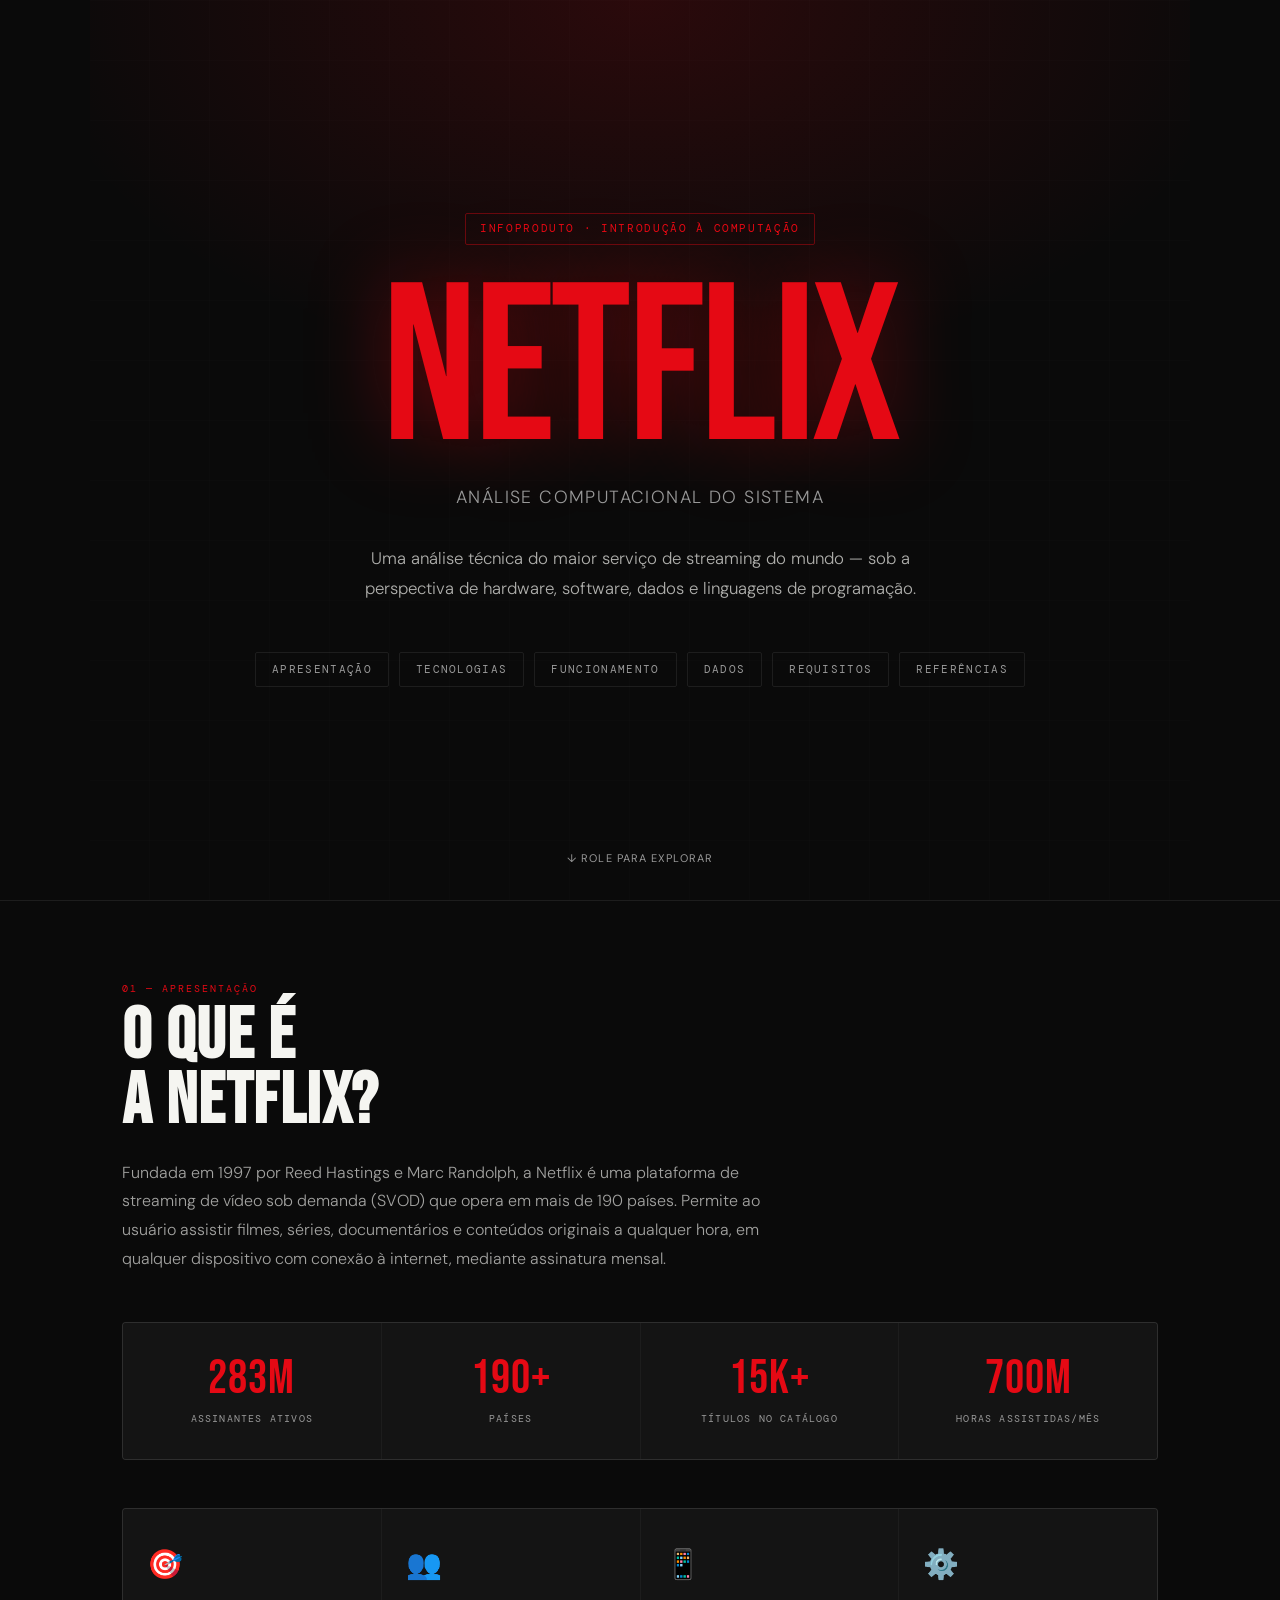
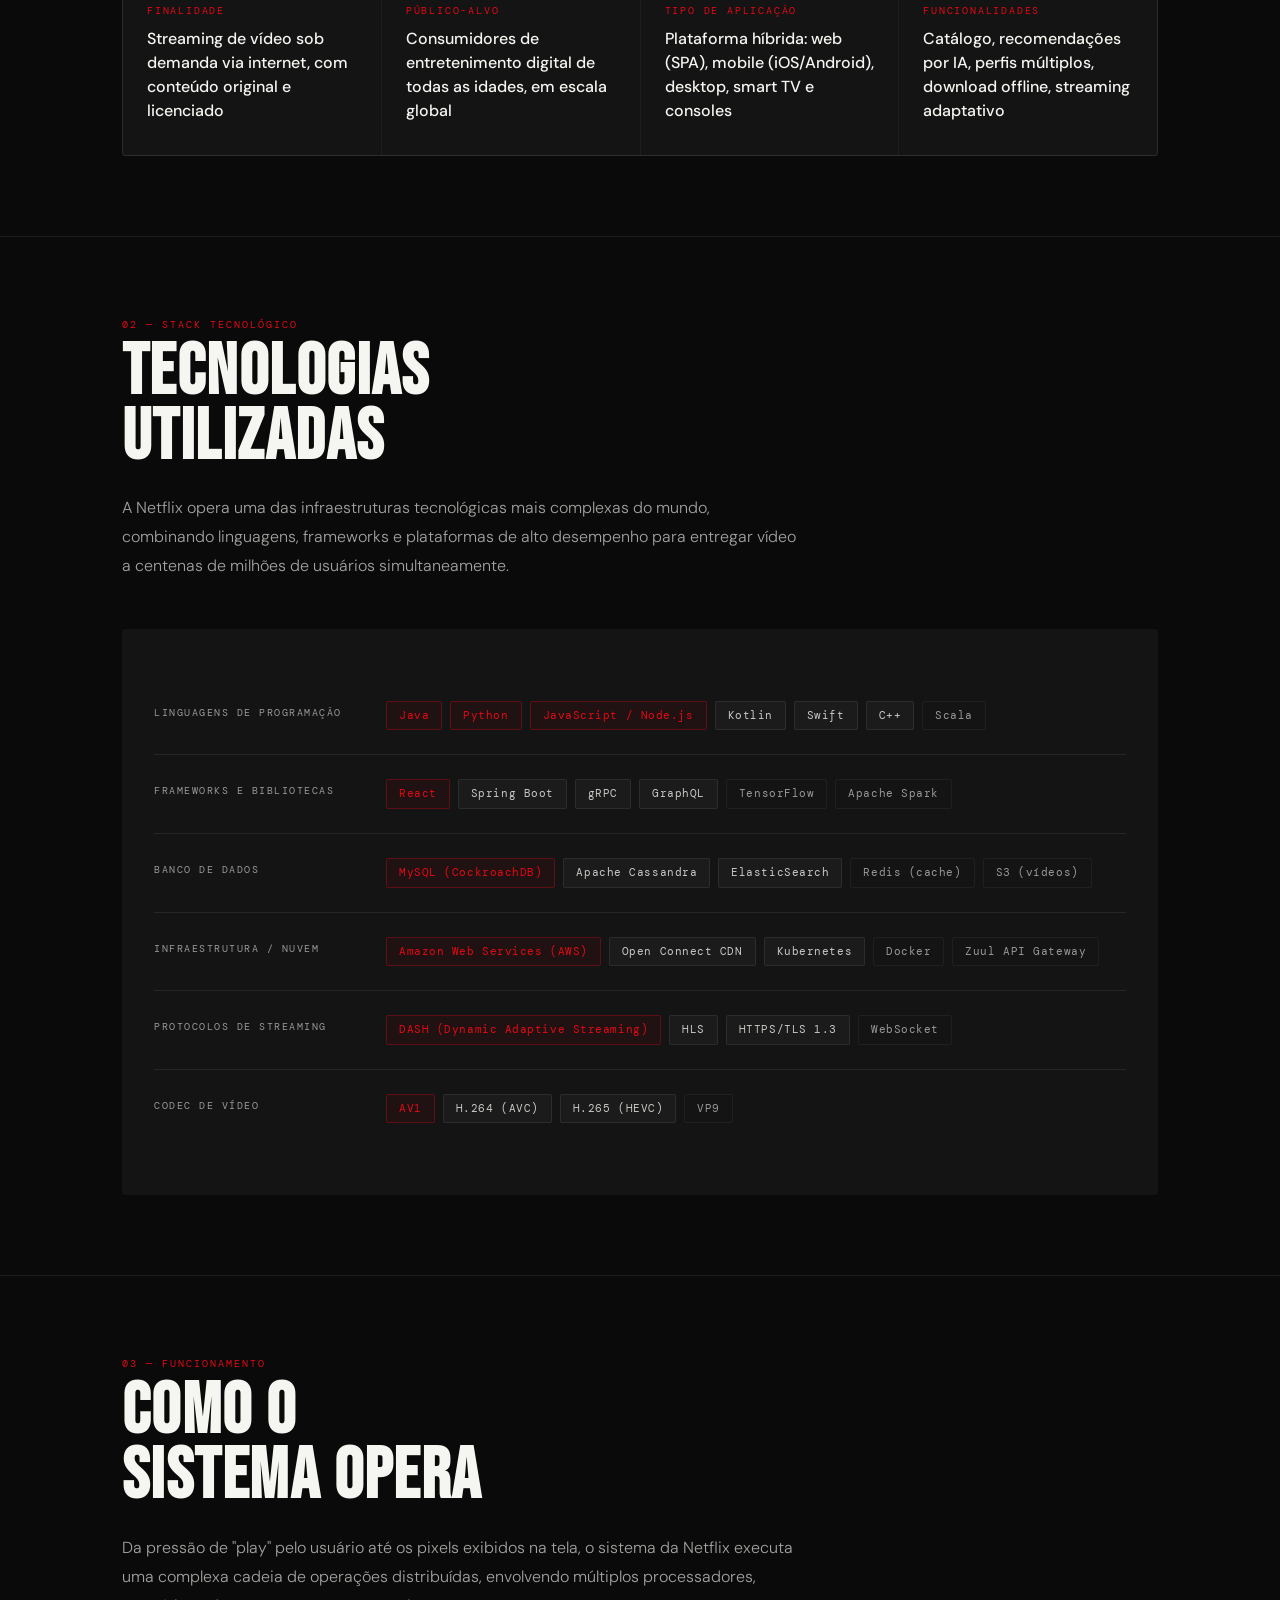
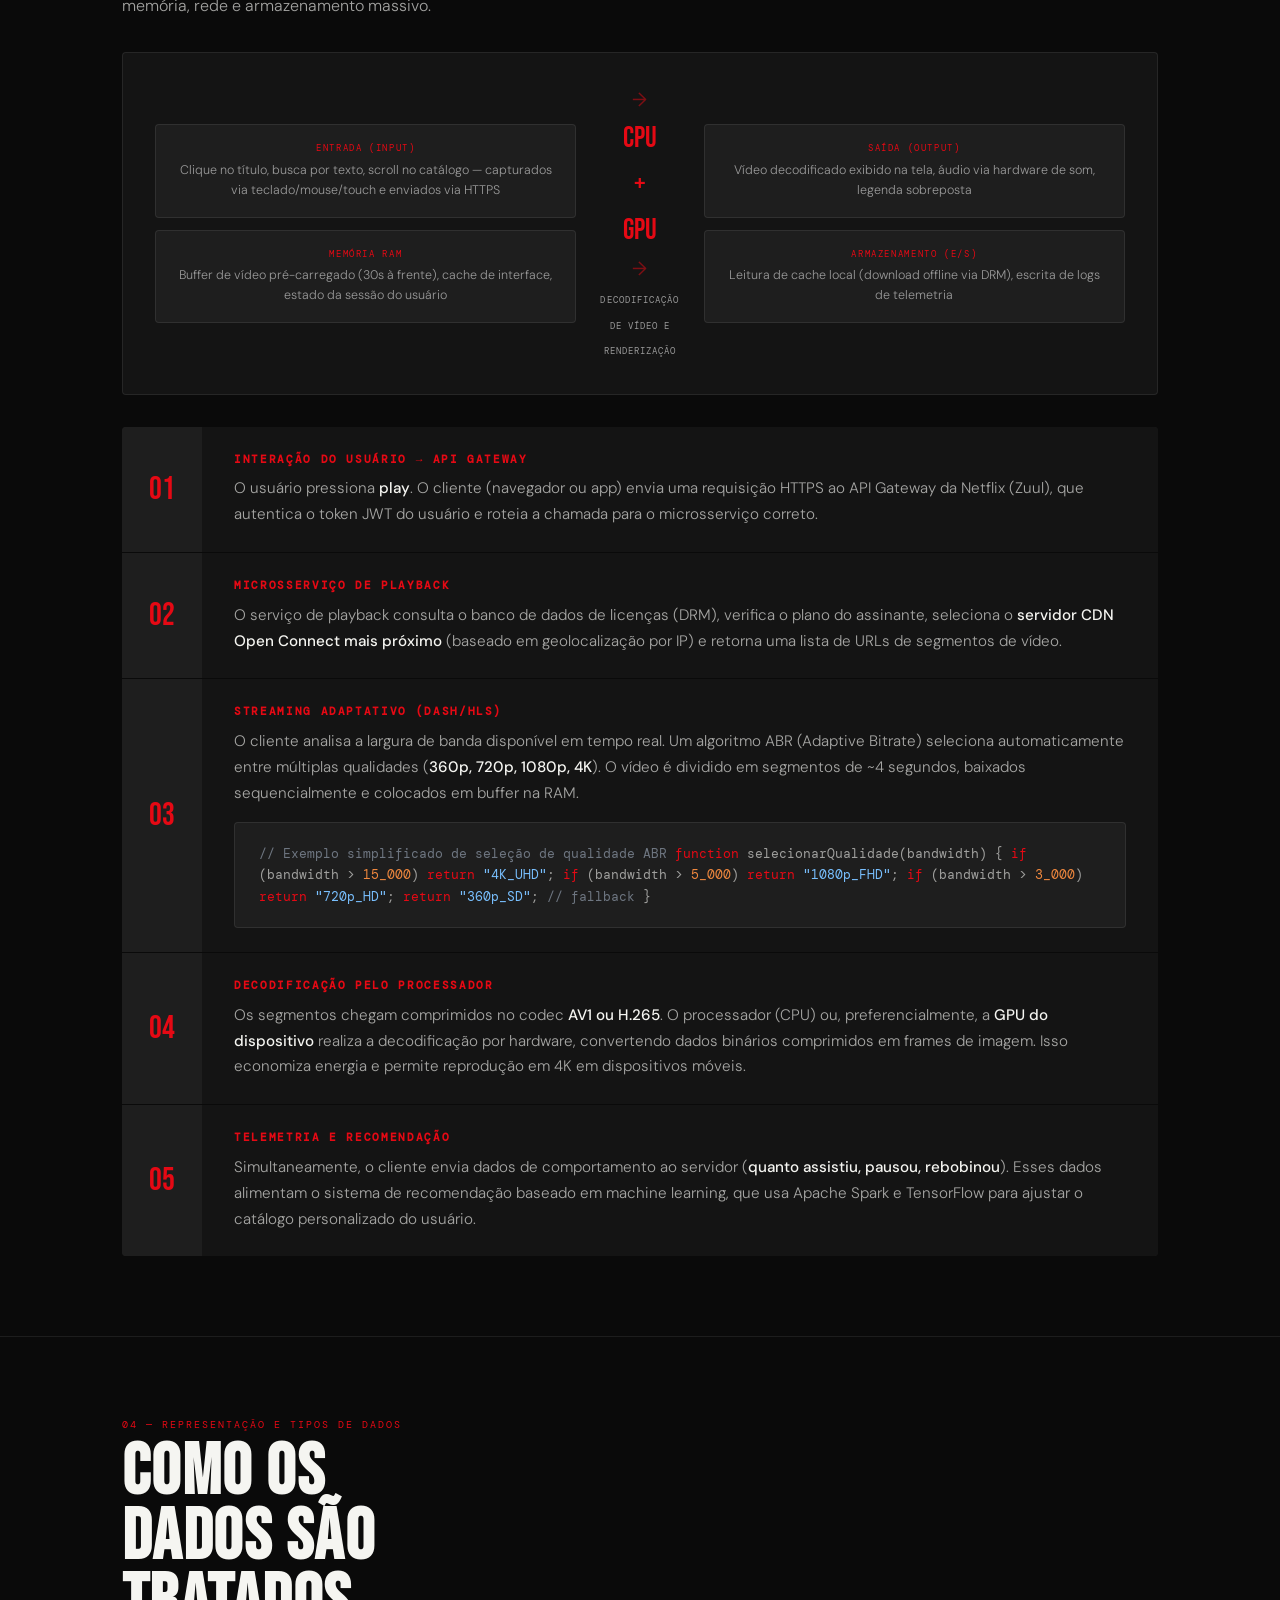
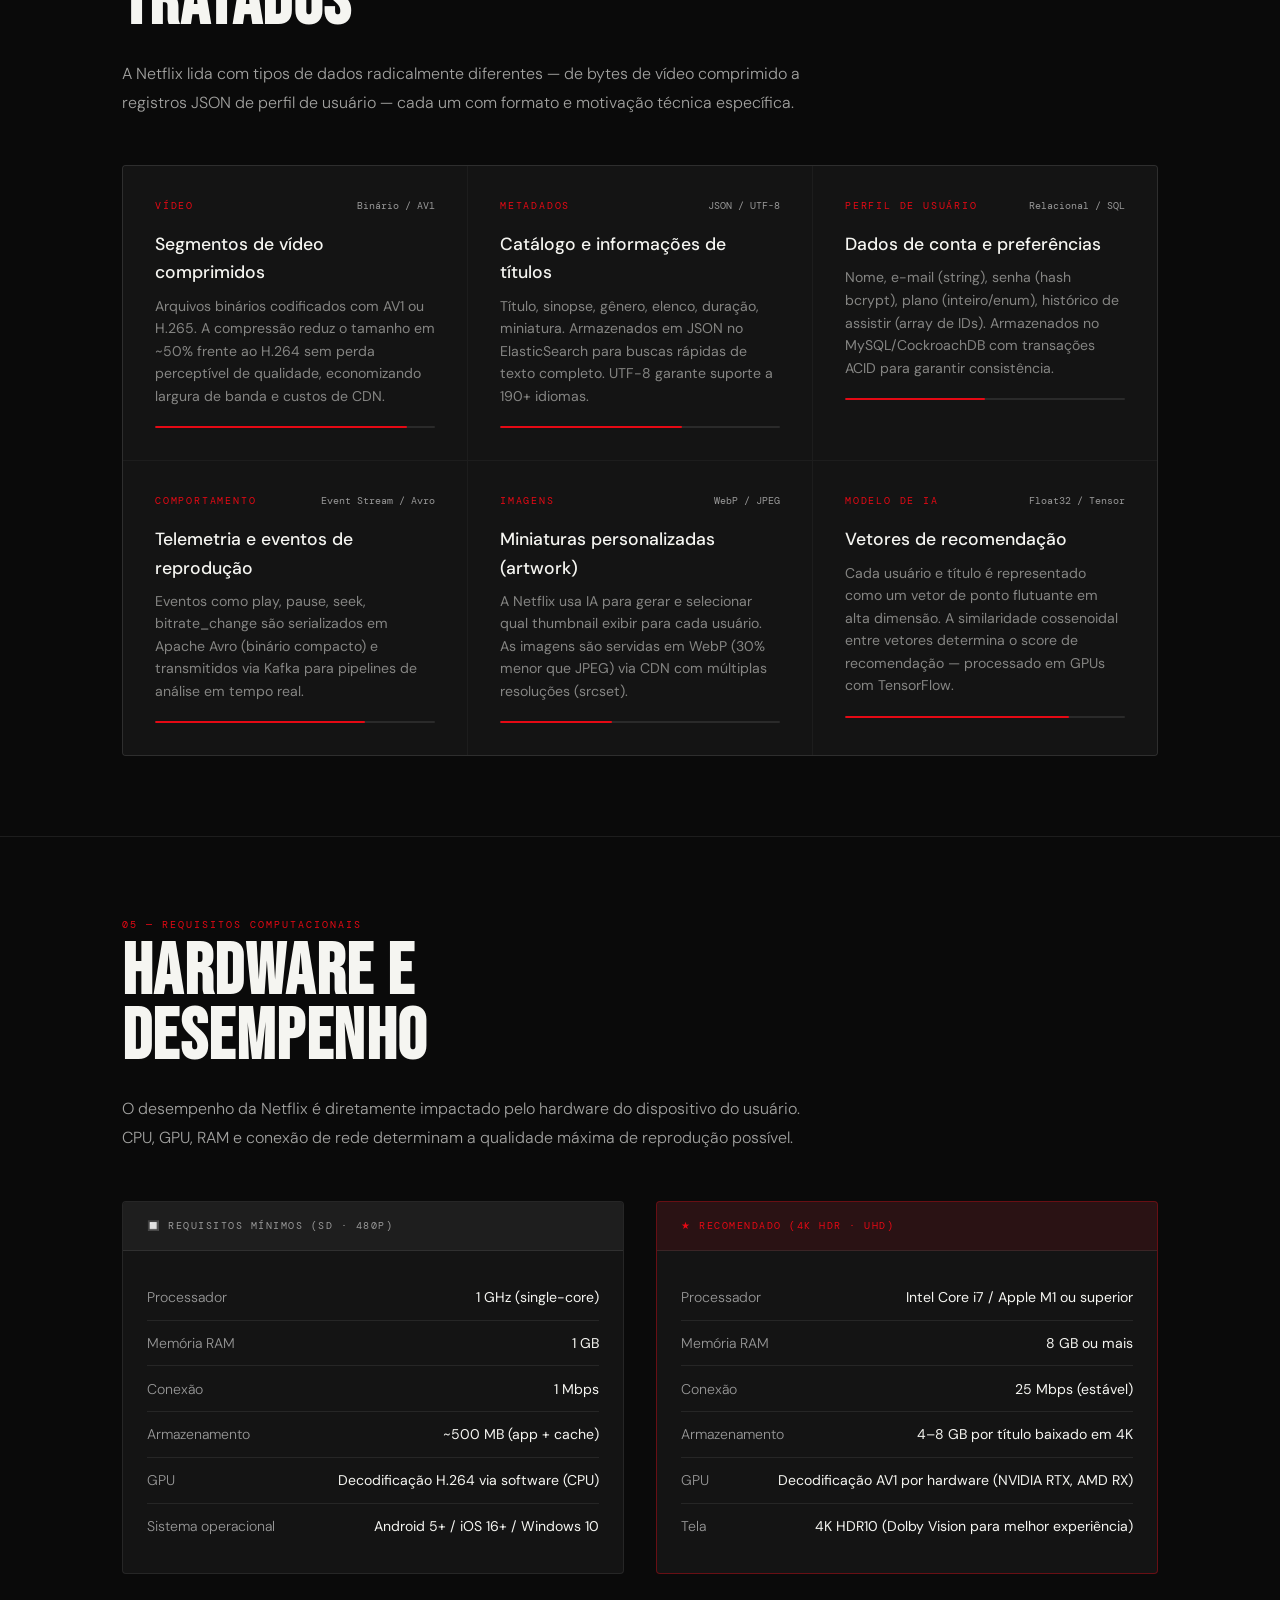
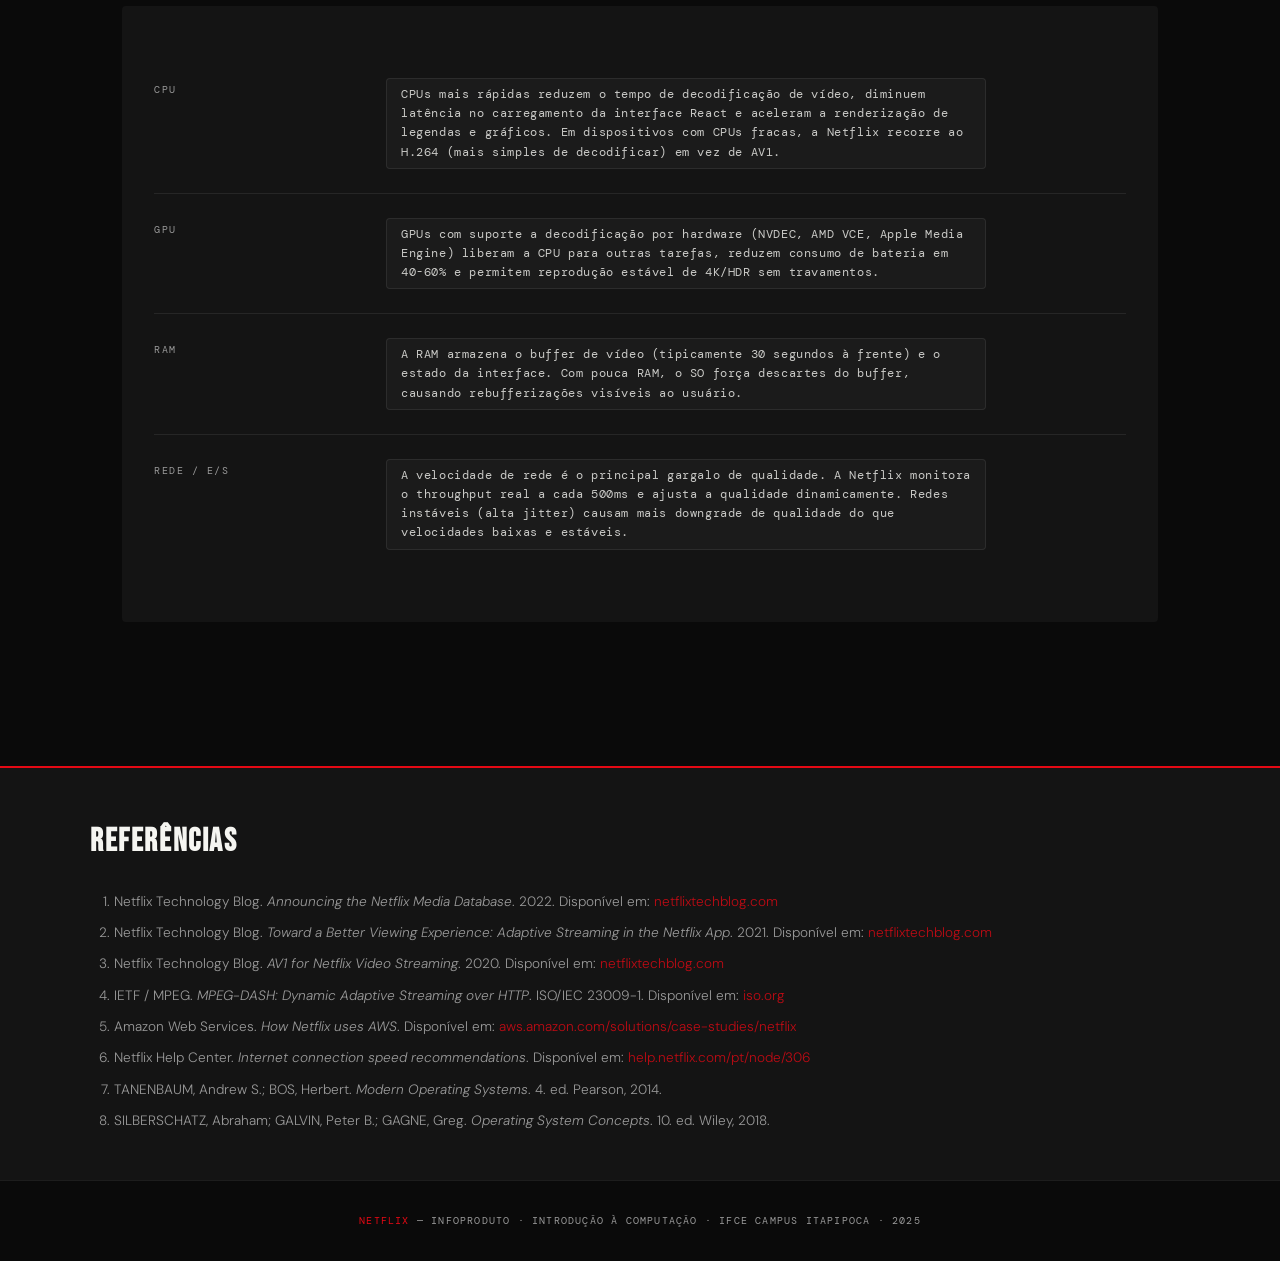
==== netflix-structure.html @ cea4f91f "Add initial project files" ====
<!DOCTYPE html>
<html lang="pt-BR">
<head>
  <meta charset="UTF-8">
  <meta name="viewport" content="width=device-width, initial-scale=1.0">
  <title>Netflix</title>
  <link rel="preconnect" href="https://fonts.googleapis.com">
  <link href="https://fonts.googleapis.com/css2?family=Bebas+Neue&family=DM+Sans:ital,wght@0,300;0,400;0,500;0,700;1,300&family=DM+Mono:wght@400;500&display=swap" rel="stylesheet">

  <!-- Conecta o CSS -->
  <link rel="stylesheet" href="netflix-styles.css">
</head>
<body>
<!-- HERO -->
<section class="hero" id="topo">
  <div class="hero-badge">Infoproduto · Introdução à Computação</div>
  <div class="hero-logo">Netflix</div>
  <div class="hero-subtitle">Análise Computacional do Sistema</div>
  <p class="hero-desc">
    Uma análise técnica do maior serviço de streaming do mundo — sob a perspectiva de hardware, software, dados e linguagens de programação.
  </p>
  <nav class="hero-nav">
    <a href="#apresentacao">Apresentação</a>
    <a href="#tecnologias">Tecnologias</a>
    <a href="#funcionamento">Funcionamento</a>
    <a href="#dados">Dados</a>
    <a href="#requisitos">Requisitos</a>
    <a href="#referencias">Referências</a>
  </nav>
  <div class="scroll-hint">↓ role para explorar</div>
</section>

<hr class="divider">

<!-- APRESENTAÇÃO -->
<section id="apresentacao">
  <div class="reveal">
    <div class="section-label">01 — Apresentação</div>
    <h2 class="section-title">O que é<br>a Netflix?</h2>
    <p class="section-body">
      Fundada em 1997 por Reed Hastings e Marc Randolph, a Netflix é uma plataforma de streaming de vídeo sob demanda (SVOD) que opera em mais de 190 países. Permite ao usuário assistir filmes, séries, documentários e conteúdos originais a qualquer hora, em qualquer dispositivo com conexão à internet, mediante assinatura mensal.
    </p>
  </div>

  <div class="stats-row reveal">
    <div class="stat-box">
      <div class="stat-num">283M</div>
      <div class="stat-label">Assinantes ativos</div>
    </div>
    <div class="stat-box">
      <div class="stat-num">190+</div>
      <div class="stat-label">Países</div>
    </div>
    <div class="stat-box">
      <div class="stat-num">15K+</div>
      <div class="stat-label">Títulos no catálogo</div>
    </div>
    <div class="stat-box">
      <div class="stat-num">700M</div>
      <div class="stat-label">Horas assistidas/mês</div>
    </div>
  </div>

  <div class="app-grid reveal">
    <div class="app-card">
      <div class="app-card-icon">🎯</div>
      <div class="app-card-title">Finalidade</div>
      <div class="app-card-value">Streaming de vídeo sob demanda via internet, com conteúdo original e licenciado</div>
    </div>
    <div class="app-card">
      <div class="app-card-icon">👥</div>
      <div class="app-card-title">Público-alvo</div>
      <div class="app-card-value">Consumidores de entretenimento digital de todas as idades, em escala global</div>
    </div>
    <div class="app-card">
      <div class="app-card-icon">📱</div>
      <div class="app-card-title">Tipo de aplicação</div>
      <div class="app-card-value">Plataforma híbrida: web (SPA), mobile (iOS/Android), desktop, smart TV e consoles</div>
    </div>
    <div class="app-card">
      <div class="app-card-icon">⚙️</div>
      <div class="app-card-title">Funcionalidades</div>
      <div class="app-card-value">Catálogo, recomendações por IA, perfis múltiplos, download offline, streaming adaptativo</div>
    </div>
  </div>
</section>

<hr class="divider">

<!-- TECNOLOGIAS -->
<section id="tecnologias">
  <div class="reveal">
    <div class="section-label">02 — Stack Tecnológico</div>
    <h2 class="section-title">Tecnologias<br>Utilizadas</h2>
    <p class="section-body">
      A Netflix opera uma das infraestruturas tecnológicas mais complexas do mundo, combinando linguagens, frameworks e plataformas de alto desempenho para entregar vídeo a centenas de milhões de usuários simultaneamente.
    </p>
  </div>

  <div class="tech-section reveal">
    <div class="tech-row">
      <div class="tech-category">Linguagens de programação</div>
      <div class="tech-tags">
        <span class="tag tag-red">Java</span>
        <span class="tag tag-red">Python</span>
        <span class="tag tag-red">JavaScript / Node.js</span>
        <span class="tag tag-white">Kotlin</span>
        <span class="tag tag-white">Swift</span>
        <span class="tag tag-white">C++</span>
        <span class="tag tag-dim">Scala</span>
      </div>
    </div>
    <div class="tech-row">
      <div class="tech-category">Frameworks e bibliotecas</div>
      <div class="tech-tags">
        <span class="tag tag-red">React</span>
        <span class="tag tag-white">Spring Boot</span>
        <span class="tag tag-white">gRPC</span>
        <span class="tag tag-white">GraphQL</span>
        <span class="tag tag-dim">TensorFlow</span>
        <span class="tag tag-dim">Apache Spark</span>
      </div>
    </div>
    <div class="tech-row">
      <div class="tech-category">Banco de dados</div>
      <div class="tech-tags">
        <span class="tag tag-red">MySQL (CockroachDB)</span>
        <span class="tag tag-white">Apache Cassandra</span>
        <span class="tag tag-white">ElasticSearch</span>
        <span class="tag tag-dim">Redis (cache)</span>
        <span class="tag tag-dim">S3 (vídeos)</span>
      </div>
    </div>
    <div class="tech-row">
      <div class="tech-category">Infraestrutura / Nuvem</div>
      <div class="tech-tags">
        <span class="tag tag-red">Amazon Web Services (AWS)</span>
        <span class="tag tag-white">Open Connect CDN</span>
        <span class="tag tag-white">Kubernetes</span>
        <span class="tag tag-dim">Docker</span>
        <span class="tag tag-dim">Zuul API Gateway</span>
      </div>
    </div>
    <div class="tech-row">
      <div class="tech-category">Protocolos de streaming</div>
      <div class="tech-tags">
        <span class="tag tag-red">DASH (Dynamic Adaptive Streaming)</span>
        <span class="tag tag-white">HLS</span>
        <span class="tag tag-white">HTTPS/TLS 1.3</span>
        <span class="tag tag-dim">WebSocket</span>
      </div>
    </div>
    <div class="tech-row">
      <div class="tech-category">Codec de vídeo</div>
      <div class="tech-tags">
        <span class="tag tag-red">AV1</span>
        <span class="tag tag-white">H.264 (AVC)</span>
        <span class="tag tag-white">H.265 (HEVC)</span>
        <span class="tag tag-dim">VP9</span>
      </div>
    </div>
  </div>
</section>

<hr class="divider">

<!-- FUNCIONAMENTO -->
<section id="funcionamento">
  <div class="reveal">
    <div class="section-label">03 — Funcionamento</div>
    <h2 class="section-title">Como o<br>Sistema Opera</h2>
    <p class="section-body">
      Da pressão de "play" pelo usuário até os pixels exibidos na tela, o sistema da Netflix executa uma complexa cadeia de operações distribuídas, envolvendo múltiplos processadores, memória, rede e armazenamento massivo.
    </p>
  </div>

  <!-- CPU/Memória diagram -->
  <div class="cpu-diagram reveal">
    <div>
      <div class="cpu-box" style="margin-bottom:0.75rem">
        <div class="cpu-box-title">Entrada (Input)</div>
        <div class="cpu-box-sub">Clique no título, busca por texto, scroll no catálogo — capturados via teclado/mouse/touch e enviados via HTTPS</div>
      </div>
      <div class="cpu-box">
        <div class="cpu-box-title">Memória RAM</div>
        <div class="cpu-box-sub">Buffer de vídeo pré-carregado (30s à frente), cache de interface, estado da sessão do usuário</div>
      </div>
    </div>
    <div class="cpu-center">
      <span class="arrow">→</span>
      <span class="cpu-center-label">CPU<br>+<br>GPU</span>
      <span class="arrow">→</span>
      <br><span style="font-family:'DM Mono',monospace;font-size:9px;color:var(--muted);letter-spacing:0.12em;text-transform:uppercase">Decodificação<br>de vídeo e<br>renderização</span>
    </div>
    <div>
      <div class="cpu-box" style="margin-bottom:0.75rem">
        <div class="cpu-box-title">Saída (Output)</div>
        <div class="cpu-box-sub">Vídeo decodificado exibido na tela, áudio via hardware de som, legenda sobreposta</div>
      </div>
      <div class="cpu-box">
        <div class="cpu-box-title">Armazenamento (E/S)</div>
        <div class="cpu-box-sub">Leitura de cache local (download offline via DRM), escrita de logs de telemetria</div>
      </div>
    </div>
  </div>

  <div class="flow reveal" style="margin-top:2rem">
    <div class="flow-step">
      <div class="flow-num">01</div>
      <div class="flow-content">
        <h3>Interação do usuário → API Gateway</h3>
        <p>O usuário pressiona <strong>play</strong>. O cliente (navegador ou app) envia uma requisição HTTPS ao API Gateway da Netflix (Zuul), que autentica o token JWT do usuário e roteia a chamada para o microsserviço correto.</p>
      </div>
    </div>
    <div class="flow-step">
      <div class="flow-num">02</div>
      <div class="flow-content">
        <h3>Microsserviço de Playback</h3>
        <p>O serviço de playback consulta o banco de dados de licenças (DRM), verifica o plano do assinante, seleciona o <strong>servidor CDN Open Connect mais próximo</strong> (baseado em geolocalização por IP) e retorna uma lista de URLs de segmentos de vídeo.</p>
      </div>
    </div>
    <div class="flow-step">
      <div class="flow-num">03</div>
      <div class="flow-content">
        <h3>Streaming Adaptativo (DASH/HLS)</h3>
        <p>O cliente analisa a largura de banda disponível em tempo real. Um algoritmo ABR (Adaptive Bitrate) seleciona automaticamente entre múltiplas qualidades (<strong>360p, 720p, 1080p, 4K</strong>). O vídeo é dividido em segmentos de ~4 segundos, baixados sequencialmente e colocados em buffer na RAM.</p>

        <div class="code-block">
<span class="cm">// Exemplo simplificado de seleção de qualidade ABR</span>
<span class="kw">function</span> selecionarQualidade(bandwidth) {
  <span class="kw">if</span> (bandwidth &gt; <span class="num">15_000</span>) <span class="kw">return</span> <span class="str">"4K_UHD"</span>;
  <span class="kw">if</span> (bandwidth &gt; <span class="num">5_000</span>)  <span class="kw">return</span> <span class="str">"1080p_FHD"</span>;
  <span class="kw">if</span> (bandwidth &gt; <span class="num">3_000</span>)  <span class="kw">return</span> <span class="str">"720p_HD"</span>;
  <span class="kw">return</span> <span class="str">"360p_SD"</span>;  <span class="cm">// fallback</span>
}</div>
      </div>
    </div>
    <div class="flow-step">
      <div class="flow-num">04</div>
      <div class="flow-content">
        <h3>Decodificação pelo processador</h3>
        <p>Os segmentos chegam comprimidos no codec <strong>AV1 ou H.265</strong>. O processador (CPU) ou, preferencialmente, a <strong>GPU do dispositivo</strong> realiza a decodificação por hardware, convertendo dados binários comprimidos em frames de imagem. Isso economiza energia e permite reprodução em 4K em dispositivos móveis.</p>
      </div>
    </div>
    <div class="flow-step">
      <div class="flow-num">05</div>
      <div class="flow-content">
        <h3>Telemetria e recomendação</h3>
        <p>Simultaneamente, o cliente envia dados de comportamento ao servidor (<strong>quanto assistiu, pausou, rebobinou</strong>). Esses dados alimentam o sistema de recomendação baseado em machine learning, que usa Apache Spark e TensorFlow para ajustar o catálogo personalizado do usuário.</p>
      </div>
    </div>
  </div>
</section>

<hr class="divider">

<!-- DADOS -->
<section id="dados">
  <div class="reveal">
    <div class="section-label">04 — Representação e Tipos de Dados</div>
    <h2 class="section-title">Como os<br>Dados São<br>Tratados</h2>
    <p class="section-body">
      A Netflix lida com tipos de dados radicalmente diferentes — de bytes de vídeo comprimido a registros JSON de perfil de usuário — cada um com formato e motivação técnica específica.
    </p>
  </div>

  <div class="data-grid reveal">
    <div class="data-card">
      <div class="data-card-header">
        <div class="data-type-label">Vídeo</div>
        <div class="data-format">Binário / AV1</div>
      </div>
      <div class="data-name">Segmentos de vídeo comprimidos</div>
      <div class="data-desc">Arquivos binários codificados com AV1 ou H.265. A compressão reduz o tamanho em ~50% frente ao H.264 sem perda perceptível de qualidade, economizando largura de banda e custos de CDN.</div>
      <div class="data-bar"><div class="data-bar-fill" style="width:90%"></div></div>
    </div>
    <div class="data-card">
      <div class="data-card-header">
        <div class="data-type-label">Metadados</div>
        <div class="data-format">JSON / UTF-8</div>
      </div>
      <div class="data-name">Catálogo e informações de títulos</div>
      <div class="data-desc">Título, sinopse, gênero, elenco, duração, miniatura. Armazenados em JSON no ElasticSearch para buscas rápidas de texto completo. UTF-8 garante suporte a 190+ idiomas.</div>
      <div class="data-bar"><div class="data-bar-fill" style="width:65%"></div></div>
    </div>
    <div class="data-card">
      <div class="data-card-header">
        <div class="data-type-label">Perfil de usuário</div>
        <div class="data-format">Relacional / SQL</div>
      </div>
      <div class="data-name">Dados de conta e preferências</div>
      <div class="data-desc">Nome, e-mail (string), senha (hash bcrypt), plano (inteiro/enum), histórico de assistir (array de IDs). Armazenados no MySQL/CockroachDB com transações ACID para garantir consistência.</div>
      <div class="data-bar"><div class="data-bar-fill" style="width:50%"></div></div>
    </div>
    <div class="data-card">
      <div class="data-card-header">
        <div class="data-type-label">Comportamento</div>
        <div class="data-format">Event Stream / Avro</div>
      </div>
      <div class="data-name">Telemetria e eventos de reprodução</div>
      <div class="data-desc">Eventos como play, pause, seek, bitrate_change são serializados em Apache Avro (binário compacto) e transmitidos via Kafka para pipelines de análise em tempo real.</div>
      <div class="data-bar"><div class="data-bar-fill" style="width:75%"></div></div>
    </div>
    <div class="data-card">
      <div class="data-card-header">
        <div class="data-type-label">Imagens</div>
        <div class="data-format">WebP / JPEG</div>
      </div>
      <div class="data-name">Miniaturas personalizadas (artwork)</div>
      <div class="data-desc">A Netflix usa IA para gerar e selecionar qual thumbnail exibir para cada usuário. As imagens são servidas em WebP (30% menor que JPEG) via CDN com múltiplas resoluções (srcset).</div>
      <div class="data-bar"><div class="data-bar-fill" style="width:40%"></div></div>
    </div>
    <div class="data-card">
      <div class="data-card-header">
        <div class="data-type-label">Modelo de IA</div>
        <div class="data-format">Float32 / Tensor</div>
      </div>
      <div class="data-name">Vetores de recomendação</div>
      <div class="data-desc">Cada usuário e título é representado como um vetor de ponto flutuante em alta dimensão. A similaridade cossenoidal entre vetores determina o score de recomendação — processado em GPUs com TensorFlow.</div>
      <div class="data-bar"><div class="data-bar-fill" style="width:80%"></div></div>
    </div>
  </div>
</section>

<hr class="divider">

<!-- REQUISITOS -->
<section id="requisitos">
  <div class="reveal">
    <div class="section-label">05 — Requisitos Computacionais</div>
    <h2 class="section-title">Hardware e<br>Desempenho</h2>
    <p class="section-body">
      O desempenho da Netflix é diretamente impactado pelo hardware do dispositivo do usuário. CPU, GPU, RAM e conexão de rede determinam a qualidade máxima de reprodução possível.
    </p>
  </div>

  <div class="req-container reveal">
    <div class="req-card">
      <div class="req-header">
        <div class="req-label">🔲 Requisitos mínimos (SD · 480p)</div>
      </div>
      <div class="req-body">
        <div class="req-row"><span class="req-key">Processador</span><span class="req-val">1 GHz (single-core)</span></div>
        <div class="req-row"><span class="req-key">Memória RAM</span><span class="req-val">1 GB</span></div>
        <div class="req-row"><span class="req-key">Conexão</span><span class="req-val">1 Mbps</span></div>
        <div class="req-row"><span class="req-key">Armazenamento</span><span class="req-val">~500 MB (app + cache)</span></div>
        <div class="req-row"><span class="req-key">GPU</span><span class="req-val">Decodificação H.264 via software (CPU)</span></div>
        <div class="req-row"><span class="req-key">Sistema operacional</span><span class="req-val">Android 5+ / iOS 16+ / Windows 10</span></div>
      </div>
    </div>
    <div class="req-card recommended">
      <div class="req-header rec-header">
        <div class="req-label rec">★ Recomendado (4K HDR · UHD)</div>
      </div>
      <div class="req-body">
        <div class="req-row"><span class="req-key">Processador</span><span class="req-val">Intel Core i7 / Apple M1 ou superior</span></div>
        <div class="req-row"><span class="req-key">Memória RAM</span><span class="req-val">8 GB ou mais</span></div>
        <div class="req-row"><span class="req-key">Conexão</span><span class="req-val">25 Mbps (estável)</span></div>
        <div class="req-row"><span class="req-key">Armazenamento</span><span class="req-val">4–8 GB por título baixado em 4K</span></div>
        <div class="req-row"><span class="req-key">GPU</span><span class="req-val">Decodificação AV1 por hardware (NVIDIA RTX, AMD RX)</span></div>
        <div class="req-row"><span class="req-key">Tela</span><span class="req-val">4K HDR10 (Dolby Vision para melhor experiência)</span></div>
      </div>
    </div>
  </div>

  <!-- Impacto do hardware -->
  <div class="tech-section reveal" style="margin-top:2rem">
    <div class="tech-row">
      <div class="tech-category">CPU</div>
      <div class="tech-tags">
        <span class="tag tag-white" style="font-size:12px;padding:6px 14px;white-space:normal;max-width:600px;border-radius:4px">
          CPUs mais rápidas reduzem o tempo de decodificação de vídeo, diminuem latência no carregamento da interface React e aceleram a renderização de legendas e gráficos. Em dispositivos com CPUs fracas, a Netflix recorre ao H.264 (mais simples de decodificar) em vez de AV1.
        </span>
      </div>
    </div>
    <div class="tech-row">
      <div class="tech-category">GPU</div>
      <div class="tech-tags">
        <span class="tag tag-white" style="font-size:12px;padding:6px 14px;white-space:normal;max-width:600px;border-radius:4px">
          GPUs com suporte a decodificação por hardware (NVDEC, AMD VCE, Apple Media Engine) liberam a CPU para outras tarefas, reduzem consumo de bateria em 40-60% e permitem reprodução estável de 4K/HDR sem travamentos.
        </span>
      </div>
    </div>
    <div class="tech-row">
      <div class="tech-category">RAM</div>
      <div class="tech-tags">
        <span class="tag tag-white" style="font-size:12px;padding:6px 14px;white-space:normal;max-width:600px;border-radius:4px">
          A RAM armazena o buffer de vídeo (tipicamente 30 segundos à frente) e o estado da interface. Com pouca RAM, o SO força descartes do buffer, causando rebufferizações visíveis ao usuário.
        </span>
      </div>
    </div>
    <div class="tech-row">
      <div class="tech-category">Rede / E/S</div>
      <div class="tech-tags">
        <span class="tag tag-white" style="font-size:12px;padding:6px 14px;white-space:normal;max-width:600px;border-radius:4px">
          A velocidade de rede é o principal gargalo de qualidade. A Netflix monitora o throughput real a cada 500ms e ajusta a qualidade dinamicamente. Redes instáveis (alta jitter) causam mais downgrade de qualidade do que velocidades baixas e estáveis.
        </span>
      </div>
    </div>
  </div>
</section>

<!-- REFERÊNCIAS -->
<div class="refs" id="referencias">
  <div class="refs-inner">
    <h2>Referências</h2>
    <ol>
      <li>Netflix Technology Blog. <em>Announcing the Netflix Media Database</em>. 2022. Disponível em: <a href="https://netflixtechblog.com" target="_blank">netflixtechblog.com</a></li>
      <li>Netflix Technology Blog. <em>Toward a Better Viewing Experience: Adaptive Streaming in the Netflix App</em>. 2021. Disponível em: <a href="https://netflixtechblog.com" target="_blank">netflixtechblog.com</a></li>
      <li>Netflix Technology Blog. <em>AV1 for Netflix Video Streaming</em>. 2020. Disponível em: <a href="https://netflixtechblog.com" target="_blank">netflixtechblog.com</a></li>
      <li>IETF / MPEG. <em>MPEG-DASH: Dynamic Adaptive Streaming over HTTP</em>. ISO/IEC 23009-1. Disponível em: <a href="https://www.iso.org" target="_blank">iso.org</a></li>
      <li>Amazon Web Services. <em>How Netflix uses AWS</em>. Disponível em: <a href="https://aws.amazon.com/solutions/case-studies/netflix/" target="_blank">aws.amazon.com/solutions/case-studies/netflix</a></li>
      <li>Netflix Help Center. <em>Internet connection speed recommendations</em>. Disponível em: <a href="https://help.netflix.com/pt/node/306" target="_blank">help.netflix.com/pt/node/306</a></li>
      <li>TANENBAUM, Andrew S.; BOS, Herbert. <em>Modern Operating Systems</em>. 4. ed. Pearson, 2014.</li>
      <li>SILBERSCHATZ, Abraham; GALVIN, Peter B.; GAGNE, Greg. <em>Operating System Concepts</em>. 10. ed. Wiley, 2018.</li>
    </ol>
  </div>
</div>

<footer>
  <span>Netflix</span> — Infoproduto · Introdução à Computação · IFCE Campus Itapipoca · 2025
</footer>
 <script src="netflix-script.js"></script>
</body>
</html>
---- netflix-styles.css ----
*, *::before, *::after { box-sizing: border-box; margin: 0; padding: 0; }

  :root {
    --red: #E50914;
    --red-dark: #b20710;
    --red-glow: rgba(229,9,20,0.18);
    --black: #0a0a0a;
    --surface: #141414;
    --surface2: #1e1e1e;
    --surface3: #2a2a2a;
    --text: #f5f5f1;
    --muted: #999;
    --border: rgba(255,255,255,0.08);
    --accent: #E50914;
  }

  html { scroll-behavior: smooth; }

  body {
    font-family: 'DM Sans', sans-serif;
    background: var(--black);
    color: var(--text);
    overflow-x: hidden;
    line-height: 1.6;
  }

  /* ── HERO ── */
  .hero {
    min-height: 100vh;
    display: flex;
    flex-direction: column;
    justify-content: center;
    align-items: center;
    text-align: center;
    position: relative;
    padding: 2rem;
    background:
      radial-gradient(ellipse 80% 60% at 50% 0%, rgba(229,9,20,0.15) 0%, transparent 70%),
      var(--black);
    overflow: hidden;
  }

  .hero::before {
    content: '';
    position: absolute;
    inset: 0;
    background-image:
      repeating-linear-gradient(0deg, transparent, transparent 59px, rgba(255,255,255,0.02) 60px),
      repeating-linear-gradient(90deg, transparent, transparent 59px, rgba(255,255,255,0.02) 60px);
    pointer-events: none;
  }

  .hero-badge {
    display: inline-block;
    font-family: 'DM Mono', monospace;
    font-size: 11px;
    letter-spacing: 0.15em;
    text-transform: uppercase;
    color: var(--red);
    border: 1px solid rgba(229,9,20,0.4);
    padding: 6px 14px;
    border-radius: 2px;
    margin-bottom: 2rem;
    animation: fadeUp 0.6s ease both;
  }

  .hero-logo {
    font-family: 'Bebas Neue', sans-serif;
    font-size: clamp(5rem, 18vw, 14rem);
    letter-spacing: -0.02em;
    color: var(--red);
    line-height: 0.85;
    animation: fadeUp 0.7s 0.1s ease both;
    text-shadow: 0 0 80px rgba(229,9,20,0.4);
  }

  .hero-subtitle {
    font-size: clamp(0.85rem, 2vw, 1.1rem);
    color: var(--muted);
    font-weight: 300;
    letter-spacing: 0.08em;
    text-transform: uppercase;
    margin-top: 1rem;
    animation: fadeUp 0.7s 0.2s ease both;
  }

  .hero-desc {
    max-width: 560px;
    font-size: 1.05rem;
    color: rgba(245,245,241,0.7);
    margin: 2rem auto 3rem;
    font-weight: 300;
    line-height: 1.8;
    animation: fadeUp 0.7s 0.3s ease both;
  }

  .hero-nav {
    display: flex;
    flex-wrap: wrap;
    gap: 10px;
    justify-content: center;
    animation: fadeUp 0.7s 0.4s ease both;
  }

  .hero-nav a {
    font-family: 'DM Mono', monospace;
    font-size: 11px;
    letter-spacing: 0.12em;
    text-transform: uppercase;
    color: var(--muted);
    text-decoration: none;
    border: 1px solid var(--border);
    padding: 8px 16px;
    border-radius: 2px;
    transition: all 0.2s;
  }

  .hero-nav a:hover {
    color: var(--text);
    border-color: rgba(255,255,255,0.25);
    background: rgba(255,255,255,0.04);
  }

  .scroll-hint {
    position: absolute;
    bottom: 2rem;
    font-size: 11px;
    color: var(--muted);
    letter-spacing: 0.1em;
    text-transform: uppercase;
    animation: pulse 2s infinite;
  }

  /* ── SECTIONS ── */
  section {
    padding: 5rem 2rem;
    max-width: 1100px;
    margin: 0 auto;
  }

  .section-label {
    font-family: 'DM Mono', monospace;
    font-size: 10px;
    letter-spacing: 0.2em;
    text-transform: uppercase;
    color: var(--red);
    margin-bottom: 0.5rem;
  }

  .section-title {
    font-family: 'Bebas Neue', sans-serif;
    font-size: clamp(2.5rem, 6vw, 4.5rem);
    line-height: 0.9;
    letter-spacing: 0.02em;
    margin-bottom: 1.5rem;
    color: var(--text);
  }

  .section-body {
    color: rgba(245,245,241,0.65);
    font-size: 1rem;
    line-height: 1.8;
    font-weight: 300;
    max-width: 680px;
  }

  /* ── DIVIDER ── */
  .divider {
    border: none;
    border-top: 1px solid var(--border);
    margin: 0;
  }

  /* ── APRESENTAÇÃO ── */
  .app-grid {
    display: grid;
    grid-template-columns: repeat(auto-fit, minmax(220px, 1fr));
    gap: 1px;
    background: var(--border);
    border: 1px solid var(--border);
    border-radius: 4px;
    overflow: hidden;
    margin-top: 3rem;
  }

  .app-card {
    background: var(--surface);
    padding: 2rem 1.5rem;
    transition: background 0.2s;
  }

  .app-card:hover { background: var(--surface2); }

  .app-card-icon {
    font-size: 1.8rem;
    margin-bottom: 1rem;
  }

  .app-card-title {
    font-family: 'DM Mono', monospace;
    font-size: 10px;
    letter-spacing: 0.18em;
    text-transform: uppercase;
    color: var(--red);
    margin-bottom: 0.5rem;
  }

  .app-card-value {
    font-size: 1rem;
    color: var(--text);
    font-weight: 500;
    line-height: 1.5;
  }

  /* ── TECH STACK ── */
  .tech-section { background: var(--surface); border-radius: 4px; padding: 3rem 2rem; margin-top: 3rem; }

  .tech-row {
    display: grid;
    grid-template-columns: 200px 1fr;
    gap: 2rem;
    padding: 1.5rem 0;
    border-bottom: 1px solid var(--border);
    align-items: start;
  }

  .tech-row:last-child { border-bottom: none; }

  .tech-category {
    font-family: 'DM Mono', monospace;
    font-size: 10px;
    letter-spacing: 0.15em;
    text-transform: uppercase;
    color: var(--muted);
    padding-top: 4px;
  }

  .tech-tags {
    display: flex;
    flex-wrap: wrap;
    gap: 8px;
  }

  .tag {
    font-family: 'DM Mono', monospace;
    font-size: 11px;
    letter-spacing: 0.05em;
    padding: 5px 12px;
    border-radius: 2px;
    border: 1px solid;
  }

  .tag-red { color: var(--red); border-color: rgba(229,9,20,0.3); background: rgba(229,9,20,0.06); }
  .tag-white { color: rgba(245,245,241,0.8); border-color: var(--border); background: rgba(255,255,255,0.03); }
  .tag-dim { color: var(--muted); border-color: rgba(255,255,255,0.05); background: transparent; }

  /* ── FLOW ── */
  .flow {
    margin-top: 3rem;
    display: flex;
    flex-direction: column;
    gap: 1px;
  }

  .flow-step {
    display: grid;
    grid-template-columns: 80px 1fr;
    gap: 0;
    background: var(--border);
    border-radius: 0;
    overflow: hidden;
  }

  .flow-step:first-child { border-radius: 4px 4px 0 0; }
  .flow-step:last-child { border-radius: 0 0 4px 4px; }

  .flow-num {
    background: var(--surface2);
    display: flex;
    align-items: center;
    justify-content: center;
    font-family: 'Bebas Neue', sans-serif;
    font-size: 2rem;
    color: var(--red);
    padding: 2rem;
  }

  .flow-content {
    background: var(--surface);
    padding: 1.5rem 2rem;
  }

  .flow-content h3 {
    font-family: 'DM Mono', monospace;
    font-size: 11px;
    letter-spacing: 0.15em;
    text-transform: uppercase;
    color: var(--red);
    margin-bottom: 0.5rem;
  }

  .flow-content p {
    font-size: 0.95rem;
    color: rgba(245,245,241,0.65);
    line-height: 1.7;
    font-weight: 300;
  }

  .flow-content strong { color: var(--text); font-weight: 500; }

  /* ── DADOS ── */
  .data-grid {
    display: grid;
    grid-template-columns: repeat(auto-fit, minmax(300px, 1fr));
    gap: 1px;
    background: var(--border);
    border: 1px solid var(--border);
    border-radius: 4px;
    overflow: hidden;
    margin-top: 3rem;
  }

  .data-card {
    background: var(--surface);
    padding: 2rem;
  }

  .data-card-header {
    display: flex;
    justify-content: space-between;
    align-items: flex-start;
    margin-bottom: 1rem;
  }

  .data-type-label {
    font-family: 'DM Mono', monospace;
    font-size: 10px;
    letter-spacing: 0.18em;
    text-transform: uppercase;
    color: var(--red);
  }

  .data-format {
    font-family: 'DM Mono', monospace;
    font-size: 10px;
    color: var(--muted);
  }

  .data-name {
    font-size: 1.1rem;
    font-weight: 500;
    color: var(--text);
    margin-bottom: 0.5rem;
  }

  .data-desc {
    font-size: 0.88rem;
    color: rgba(245,245,241,0.5);
    line-height: 1.6;
  }

  .data-bar {
    margin-top: 1.2rem;
    height: 2px;
    background: var(--surface3);
    border-radius: 1px;
    overflow: hidden;
  }

  .data-bar-fill {
    height: 100%;
    background: var(--red);
    border-radius: 1px;
  }

  /* ── REQUISITOS ── */
  .req-container {
    display: grid;
    grid-template-columns: 1fr 1fr;
    gap: 2rem;
    margin-top: 3rem;
  }

  @media (max-width: 640px) {
    .req-container { grid-template-columns: 1fr; }
    .tech-row { grid-template-columns: 1fr; gap: 0.5rem; }
    .flow-step { grid-template-columns: 50px 1fr; }
    .flow-num { font-size: 1.5rem; padding: 1rem; }
  }

  .req-card {
    background: var(--surface);
    border: 1px solid var(--border);
    border-radius: 4px;
    overflow: hidden;
  }

  .req-card.recommended { border-color: rgba(229,9,20,0.4); }

  .req-header {
    padding: 1rem 1.5rem;
    background: var(--surface2);
    border-bottom: 1px solid var(--border);
    display: flex;
    align-items: center;
    gap: 0.5rem;
  }

  .req-header.rec-header { background: rgba(229,9,20,0.1); }

  .req-label {
    font-family: 'DM Mono', monospace;
    font-size: 10px;
    letter-spacing: 0.15em;
    text-transform: uppercase;
    color: var(--muted);
  }

  .req-label.rec { color: var(--red); }

  .req-body { padding: 1.5rem; }

  .req-row {
    display: flex;
    justify-content: space-between;
    align-items: flex-start;
    padding: 0.7rem 0;
    border-bottom: 1px solid var(--border);
    font-size: 0.88rem;
    gap: 1rem;
  }

  .req-row:last-child { border-bottom: none; }

  .req-key { color: var(--muted); font-weight: 300; flex-shrink: 0; }
  .req-val { color: var(--text); font-weight: 400; text-align: right; }

  /* ── STATS ── */
  .stats-row {
    display: grid;
    grid-template-columns: repeat(auto-fit, minmax(180px, 1fr));
    gap: 1px;
    background: var(--border);
    border: 1px solid var(--border);
    border-radius: 4px;
    overflow: hidden;
    margin: 3rem 0;
  }

  .stat-box {
    background: var(--surface);
    padding: 2rem 1.5rem;
    text-align: center;
  }

  .stat-num {
    font-family: 'Bebas Neue', sans-serif;
    font-size: 3rem;
    color: var(--red);
    line-height: 1;
    letter-spacing: 0.02em;
  }

  .stat-label {
    font-family: 'DM Mono', monospace;
    font-size: 10px;
    letter-spacing: 0.12em;
    text-transform: uppercase;
    color: var(--muted);
    margin-top: 0.5rem;
  }

  /* ── REFS ── */
  .refs {
    background: var(--surface);
    border-top: 2px solid var(--red);
    padding: 3rem 2rem;
    margin-top: 4rem;
  }

  .refs-inner { max-width: 1100px; margin: 0 auto; }

  .refs h2 {
    font-family: 'Bebas Neue', sans-serif;
    font-size: 2rem;
    color: var(--text);
    margin-bottom: 1.5rem;
    letter-spacing: 0.05em;
  }

  .refs ol {
    padding-left: 1.5rem;
    display: flex;
    flex-direction: column;
    gap: 0.6rem;
  }

  .refs li {
    font-size: 0.85rem;
    color: var(--muted);
    font-weight: 300;
    line-height: 1.6;
  }

  .refs li a { color: rgba(229,9,20,0.8); text-decoration: none; }
  .refs li a:hover { color: var(--red); }

  /* ── FOOTER ── */
  footer {
    background: var(--black);
    border-top: 1px solid var(--border);
    padding: 2rem;
    text-align: center;
    font-family: 'DM Mono', monospace;
    font-size: 10px;
    letter-spacing: 0.12em;
    text-transform: uppercase;
    color: var(--muted);
  }

  footer span { color: var(--red); }

  /* ── ANIMATIONS ── */
  @keyframes fadeUp {
    from { opacity: 0; transform: translateY(20px); }
    to { opacity: 1; transform: translateY(0); }
  }

  @keyframes pulse {
    0%, 100% { opacity: 0.4; }
    50% { opacity: 1; }
  }

  .reveal {
    opacity: 0;
    transform: translateY(24px);
    transition: opacity 0.6s ease, transform 0.6s ease;
  }
  .reveal.visible { opacity: 1; transform: none; }

  /* code blocks */
  .code-block {
    background: var(--surface2);
    border: 1px solid var(--border);
    border-radius: 4px;
    padding: 1.2rem 1.5rem;
    font-family: 'DM Mono', monospace;
    font-size: 0.8rem;
    color: rgba(245,245,241,0.6);
    line-height: 1.7;
    margin-top: 1rem;
    overflow-x: auto;
  }

  .code-block .kw { color: var(--red); }
  .code-block .str { color: #79c0ff; }
  .code-block .num { color: #f0883e; }
  .code-block .cm { color: #6e7681; }

  /* ── CPU diagram ── */
  .cpu-diagram {
    background: var(--surface);
    border: 1px solid var(--border);
    border-radius: 4px;
    padding: 2rem;
    margin-top: 2rem;
    display: grid;
    grid-template-columns: 1fr auto 1fr;
    gap: 1rem;
    align-items: center;
  }

  .cpu-box {
    background: var(--surface2);
    border: 1px solid var(--border);
    border-radius: 4px;
    padding: 1rem;
    text-align: center;
  }

  .cpu-box-title {
    font-family: 'DM Mono', monospace;
    font-size: 9px;
    letter-spacing: 0.18em;
    text-transform: uppercase;
    color: var(--red);
    margin-bottom: 0.3rem;
  }

  .cpu-box-sub {
    font-size: 0.78rem;
    color: var(--muted);
    font-weight: 300;
  }

  .cpu-center {
    text-align: center;
    padding: 0 0.5rem;
  }

  .cpu-center-label {
    font-family: 'Bebas Neue', sans-serif;
    font-size: 1.8rem;
    color: var(--red);
    display: block;
  }

  .arrow { color: rgba(229,9,20,0.5); font-size: 1.2rem; }
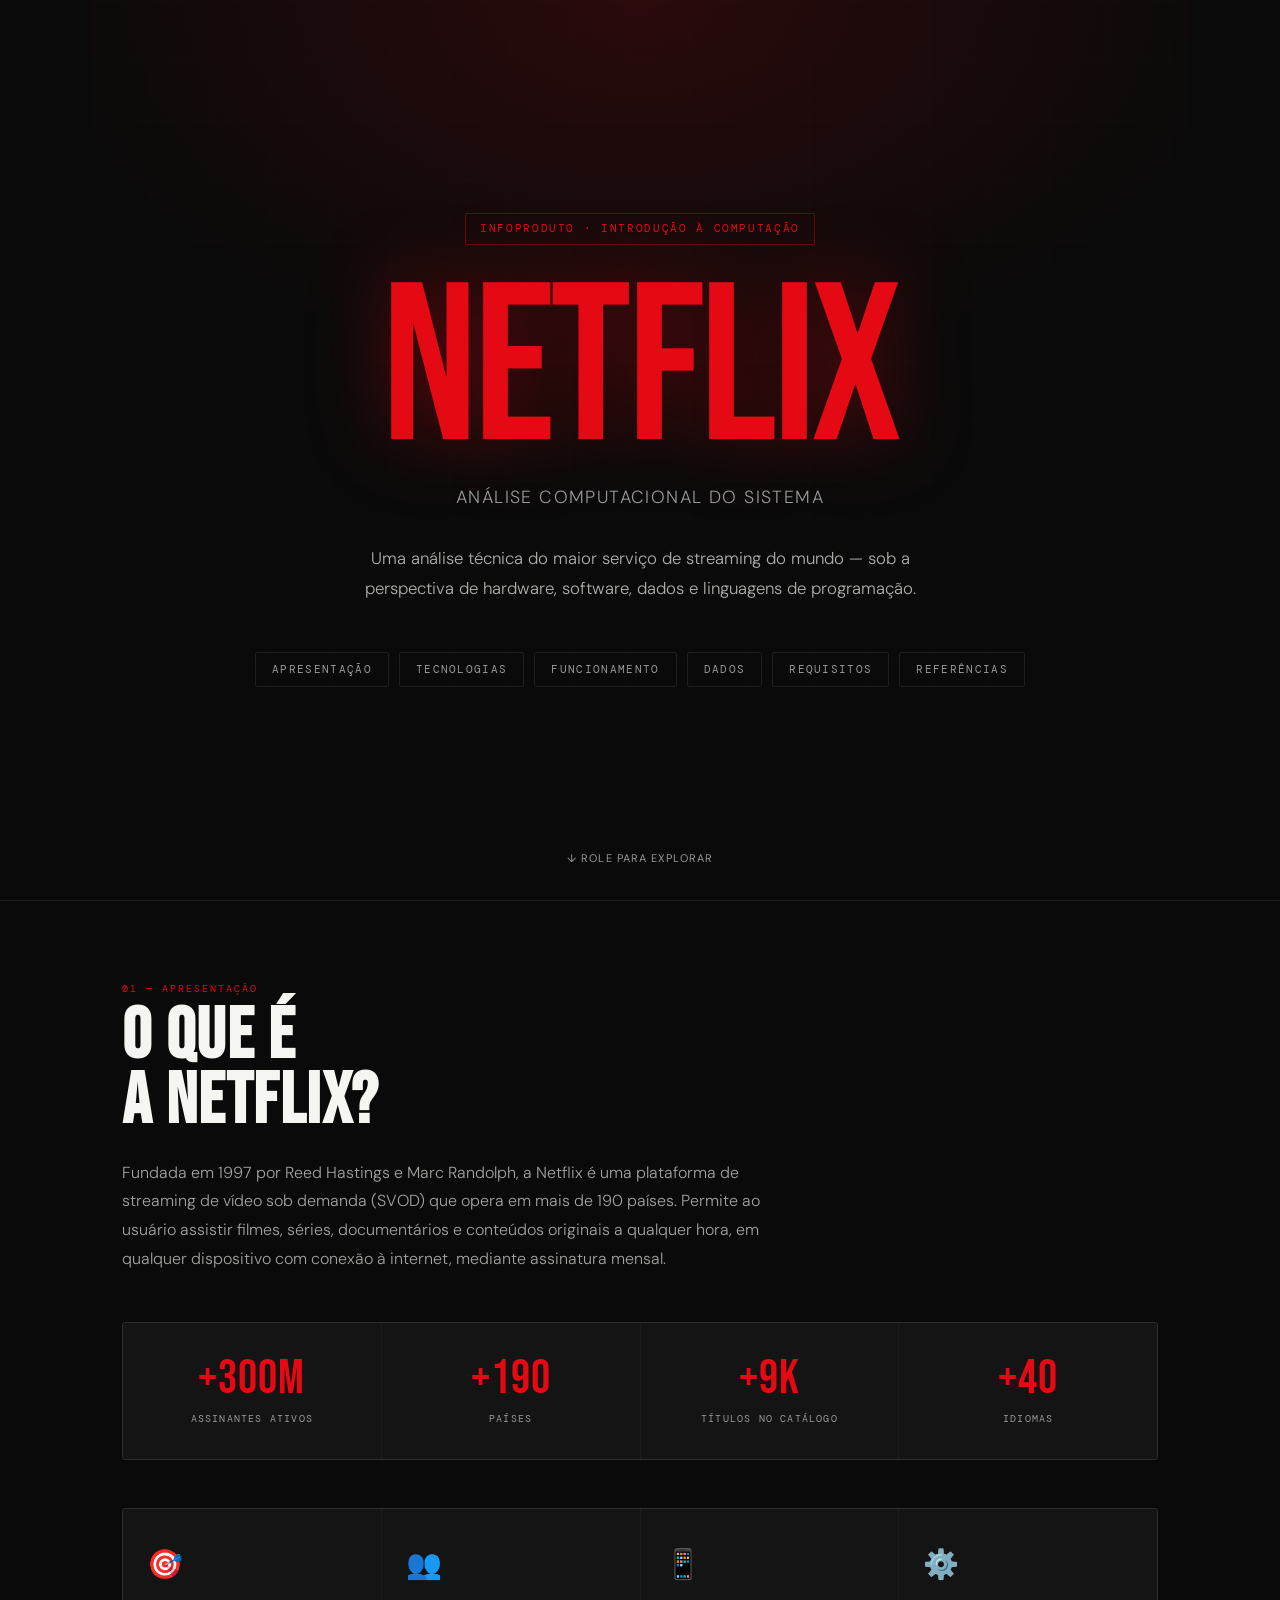
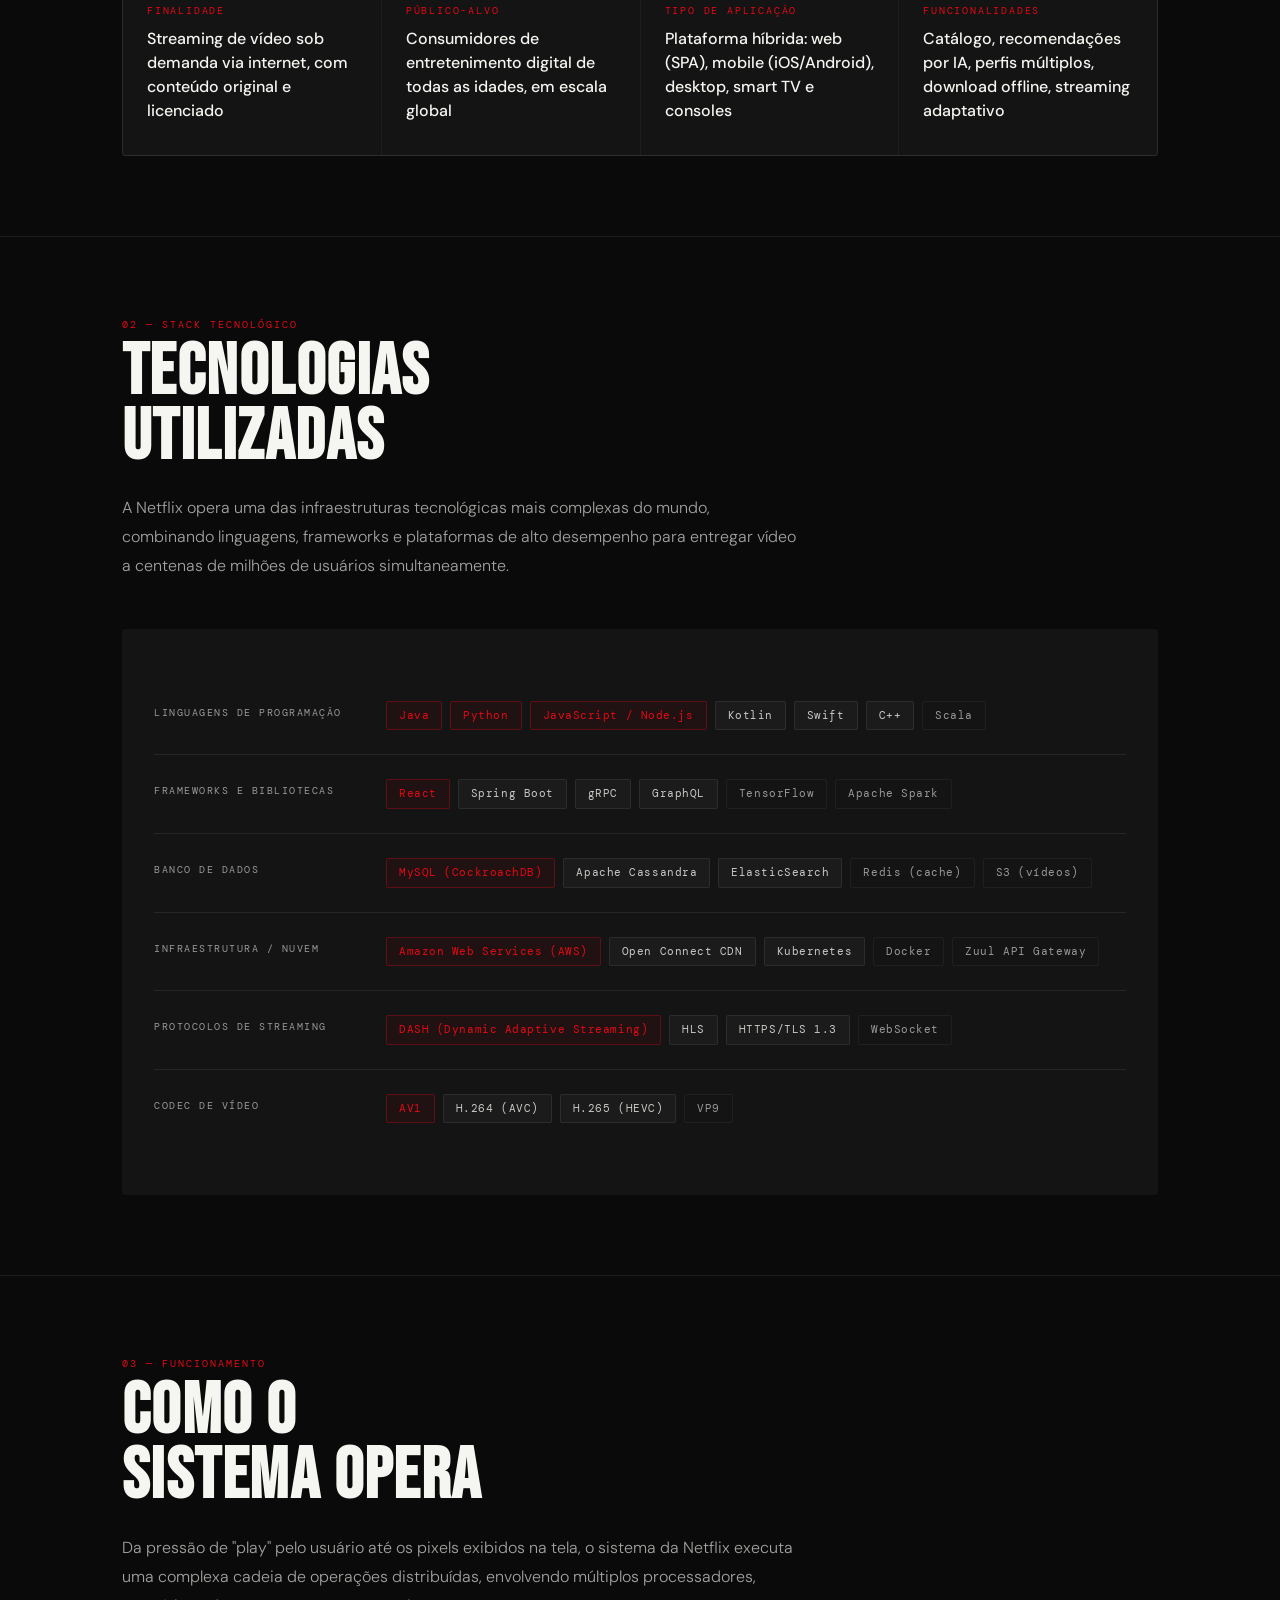
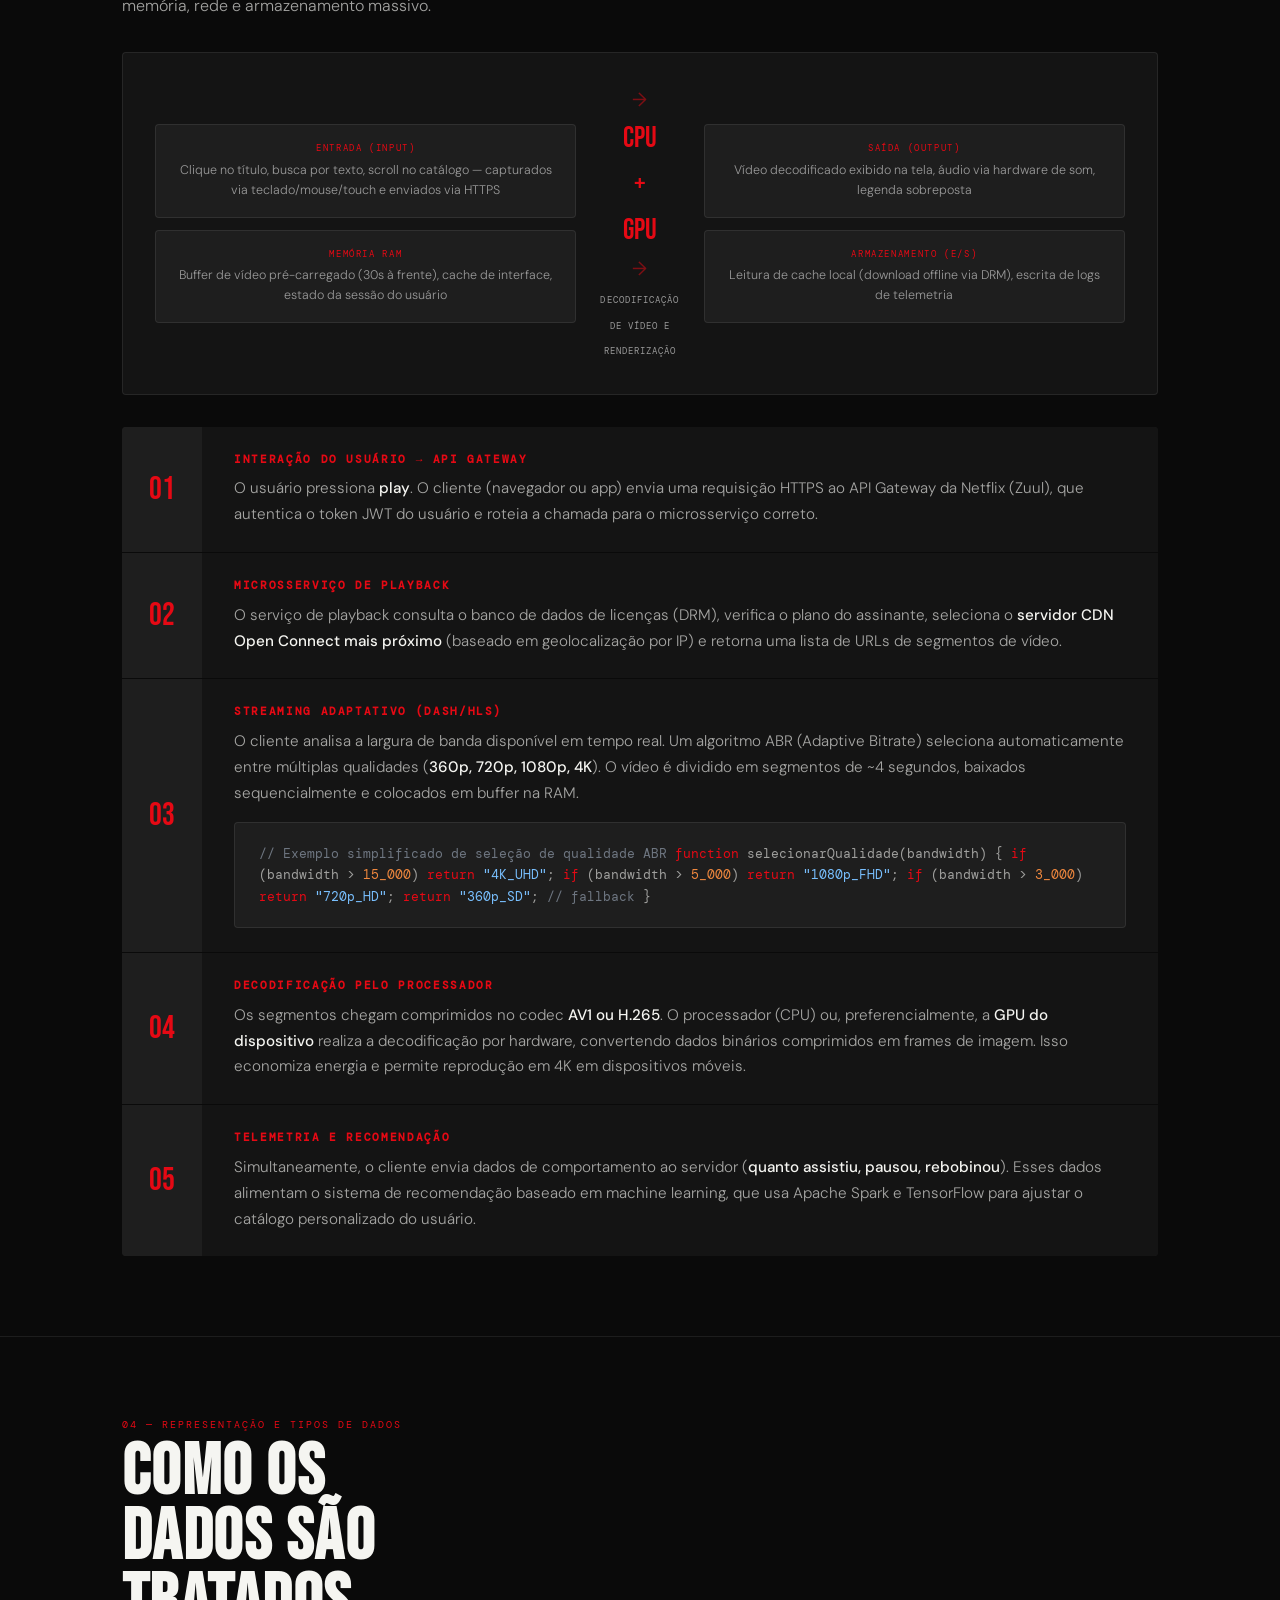
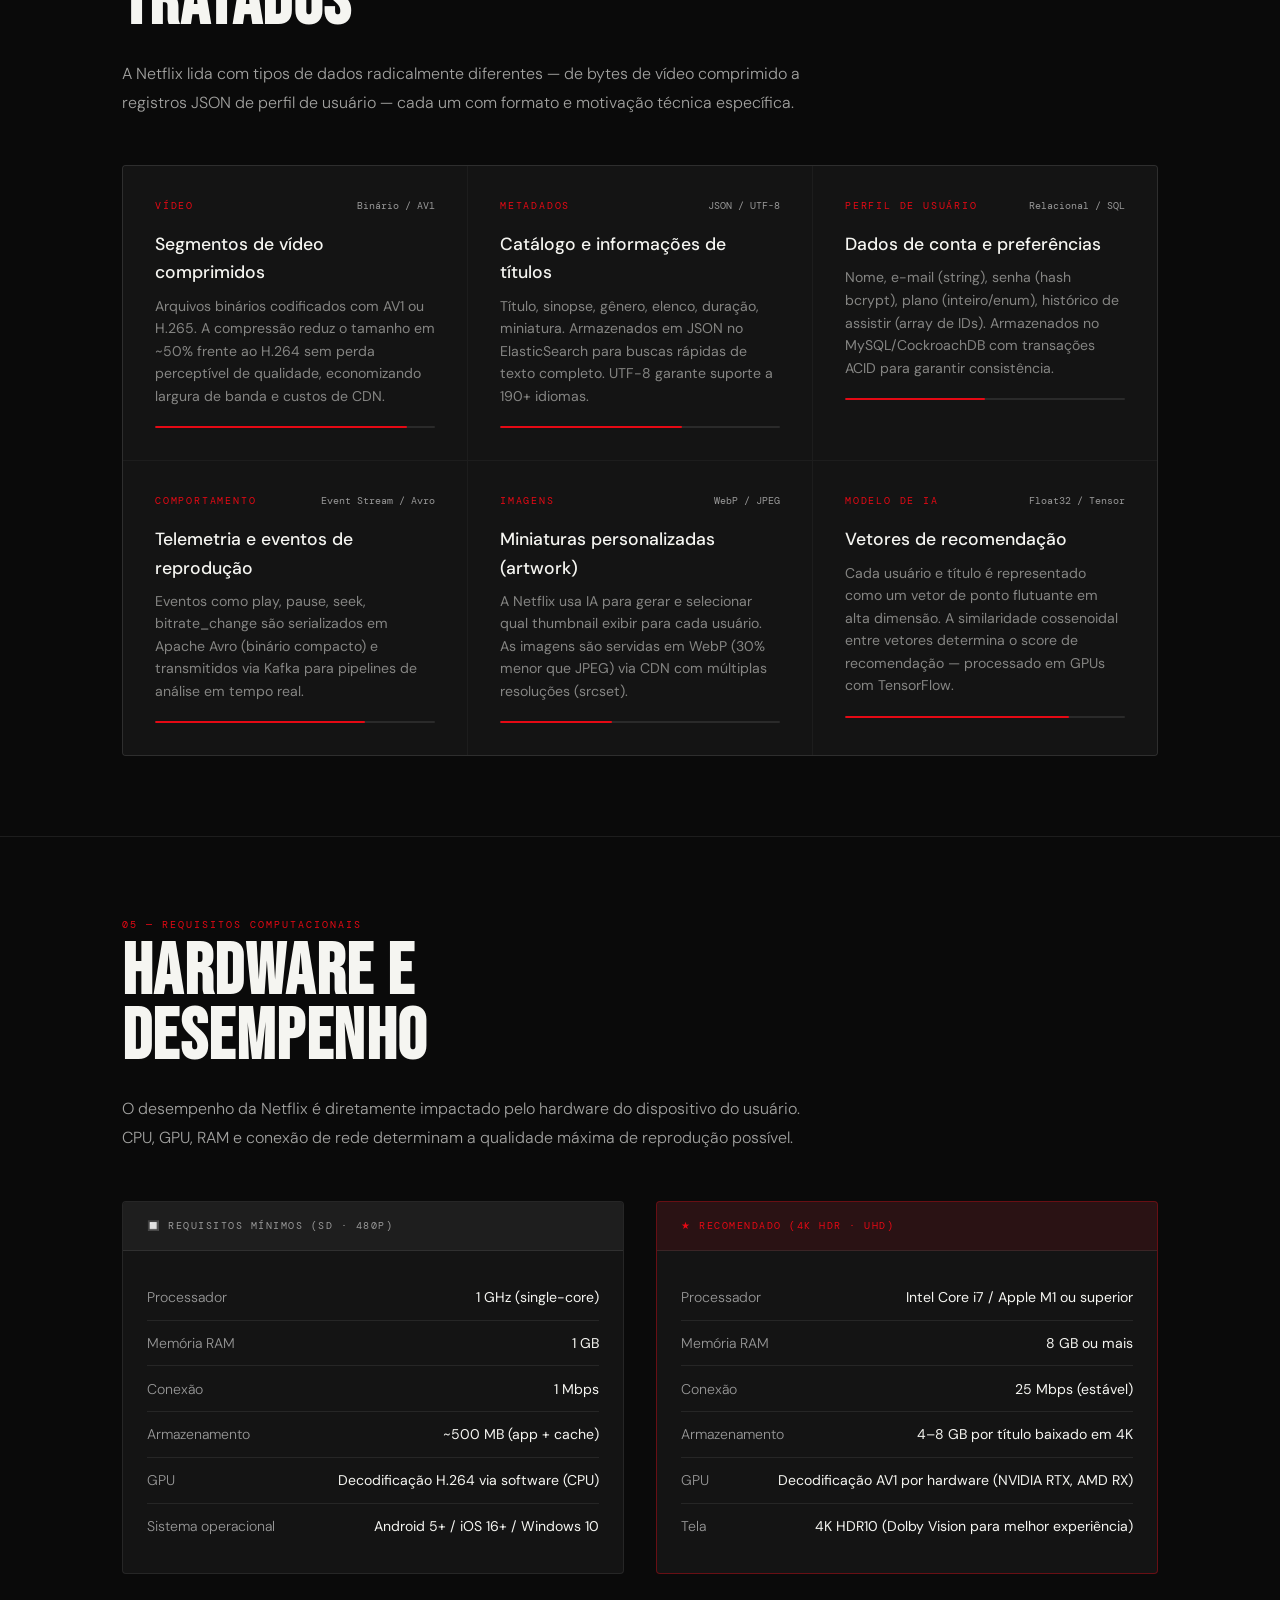
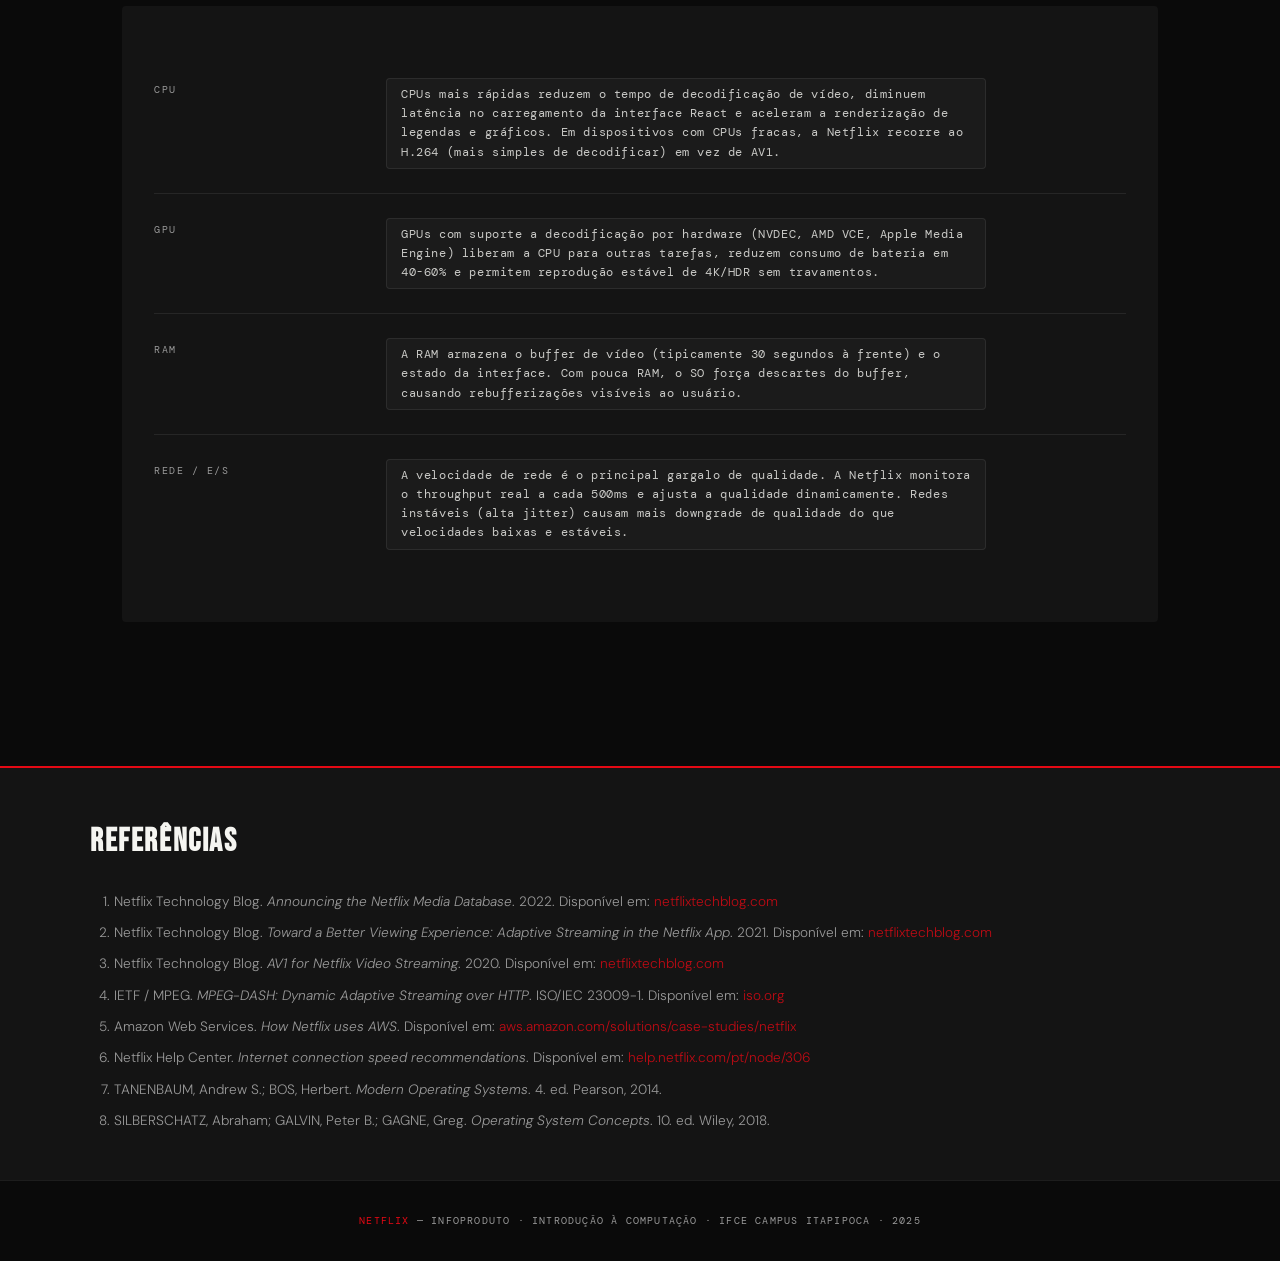
==== commit 43d4f9fc: "Fix: initial data" ====
--- a/netflix-structure.html
+++ b/netflix-structure.html
@@ -44,20 +44,20 @@
 
   <div class="stats-row reveal">
     <div class="stat-box">
-      <div class="stat-num">283M</div>
+      <div class="stat-num">+300M</div>
       <div class="stat-label">Assinantes ativos</div>
     </div>
     <div class="stat-box">
-      <div class="stat-num">190+</div>
+      <div class="stat-num">+190</div>
       <div class="stat-label">Países</div>
     </div>
     <div class="stat-box">
-      <div class="stat-num">15K+</div>
+      <div class="stat-num">+9K</div>
       <div class="stat-label">Títulos no catálogo</div>
     </div>
     <div class="stat-box">
-      <div class="stat-num">700M</div>
-      <div class="stat-label">Horas assistidas/mês</div>
+      <div class="stat-num">+40</div>
+      <div class="stat-label">Idiomas</div>
     </div>
   </div>
 
